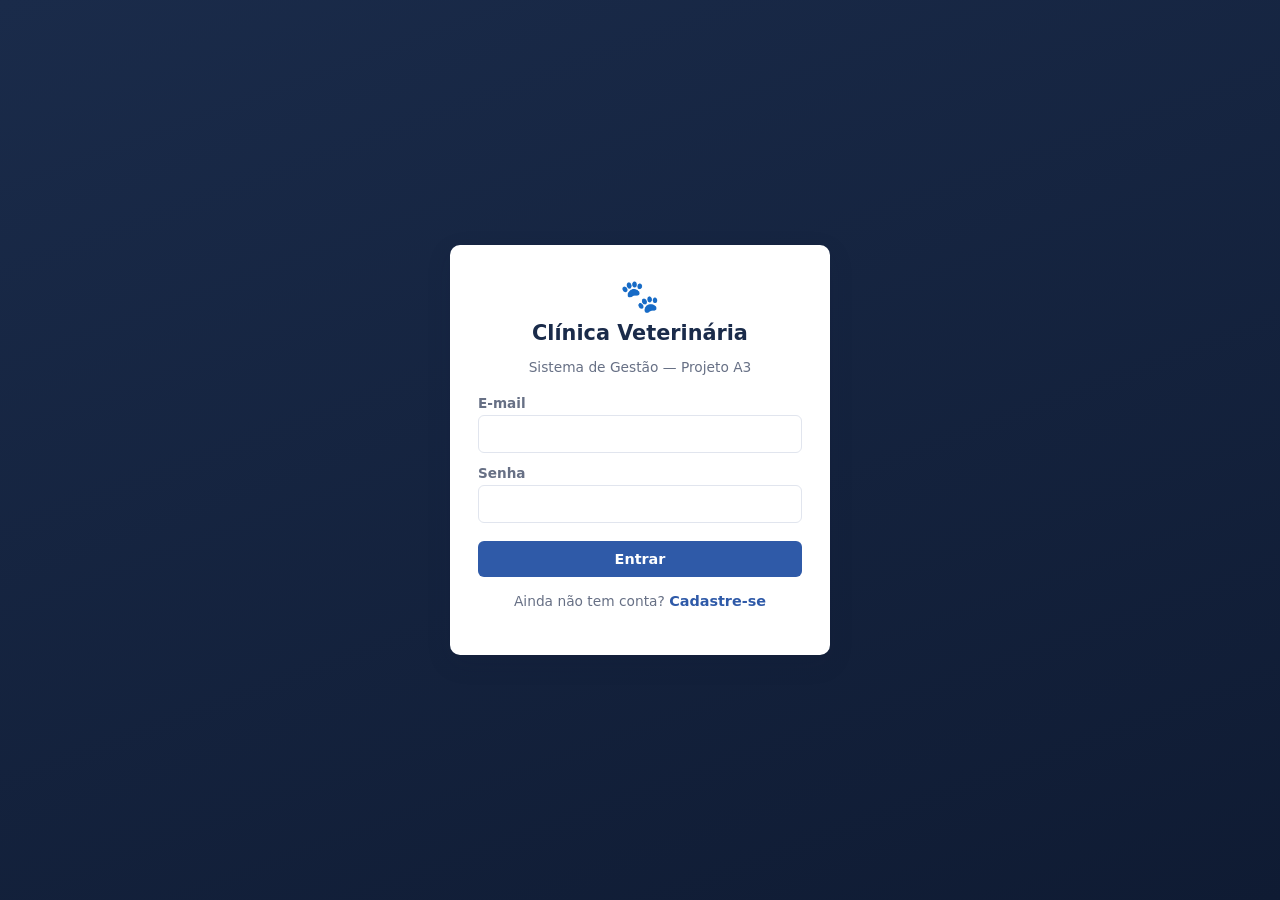
==== frontend/animais.html @ 62a9fad3 "commit a3" ====
<!DOCTYPE html>
<html lang="pt-BR">
<head>
  <meta charset="UTF-8">
  <meta name="viewport" content="width=device-width, initial-scale=1">
  <title>Animais — Clínica Veterinária</title>
  <link rel="stylesheet" href="css/style.css">
</head>
<body>
  <script src="js/api.js"></script>
  <script src="js/auth.js"></script>
  <script src="js/nav.js"></script>
  <script>
    const conteudo = renderNav("animais");
    const parametros = new URLSearchParams(location.search);
    const idTutorFiltro = parametros.get("id_tutor");

    conteudo.innerHTML = `
      <div class="cabecalho-pagina">
        <div>
          <h1>Animais</h1>
          <p>${idTutorFiltro ? "Animais do tutor selecionado." : "Todos os animais cadastrados na clínica."}</p>
        </div>
      </div>

      <div class="cartao">
        <div class="barra-ferramentas">
          <input type="search" id="busca" placeholder="Buscar pelo nome do animal...">
          ${idTutorFiltro ? '<a href="animais.html" class="botao-texto">Ver todos os animais</a>' : ""}
          <button type="button" class="botao-primario empurra-direita" id="botao-novo">+ Novo animal</button>
        </div>
        <div id="area-tabela"></div>
      </div>

      <div class="fundo-modal" id="fundo-modal" hidden>
        <div class="modal">
          <button class="fechar-modal" id="fechar-modal" type="button">&times;</button>
          <h2 id="titulo-modal">Novo animal</h2>
          <div id="aviso-modal"></div>
          <form id="form-animal">
            <input type="hidden" id="id_animal">

            <label for="nome">Nome do animal</label>
            <input id="nome" required>

            <label for="id_tutor">Tutor</label>
            <select id="id_tutor" required></select>

            <div class="linha-campos">
              <div>
                <label for="id_especie">Espécie</label>
                <select id="id_especie" required></select>
              </div>
              <div>
                <label for="id_raca">Raça</label>
                <select id="id_raca" required></select>
              </div>
            </div>

            <div class="linha-campos">
              <div>
                <label for="sexo">Sexo</label>
                <select id="sexo" required>
                  <option value="M">Macho</option>
                  <option value="F">Fêmea</option>
                </select>
              </div>
              <div>
                <label for="porte">Porte</label>
                <select id="porte">
                  <option value="">Não informado</option>
                  <option value="PEQUENO">Pequeno</option>
                  <option value="MEDIO">Médio</option>
                  <option value="GRANDE">Grande</option>
                </select>
              </div>
              <div>
                <label for="dt_nasc">Nascimento</label>
                <input id="dt_nasc" type="date">
              </div>
            </div>

            <label for="observacao">Observações</label>
            <textarea id="observacao"></textarea>

            <div class="barra-acoes">
              <button type="button" class="botao-secundario" id="cancelar-modal">Cancelar</button>
              <button type="submit" id="salvar-animal">Salvar</button>
            </div>
          </form>
        </div>
      </div>
    `;

    const areaTabela = document.getElementById("area-tabela");
    const fundoModal = document.getElementById("fundo-modal");
    const formAnimal = document.getElementById("form-animal");
    const avisoModal = document.getElementById("aviso-modal");
    const selectTutor = document.getElementById("id_tutor");
    const selectEspecie = document.getElementById("id_especie");
    const selectRaca = document.getElementById("id_raca");

    async function preencherTutores(idSelecionado) {
      const tutores = await api.get("/tutores/");
      selectTutor.innerHTML = tutores
        .map((t) => `<option value="${t.id_tutor}">${escaparHtml(t.nome_completo)} (${escaparHtml(t.cpf)})</option>`)
        .join("");
      if (idSelecionado) selectTutor.value = idSelecionado;
    }

    async function preencherEspecies(idSelecionada) {
      const especies = await api.get("/especies/");
      selectEspecie.innerHTML = especies
        .map((e) => `<option value="${e.id_especie}">${escaparHtml(e.nome)}</option>`)
        .join("");
      if (idSelecionada) selectEspecie.value = idSelecionada;
    }

    async function preencherRacas(idEspecie, idSelecionada) {
      if (!idEspecie) { selectRaca.innerHTML = ""; return; }
      const racas = await api.get(`/racas/?id_especie=${idEspecie}`);
      selectRaca.innerHTML = racas
        .map((r) => `<option value="${r.id_raca}">${escaparHtml(r.nome)}</option>`)
        .join("");
      if (idSelecionada) selectRaca.value = idSelecionada;
    }

    selectEspecie.addEventListener("change", () => preencherRacas(selectEspecie.value));

    async function abrirModal(animal) {
      formAnimal.reset();
      avisoModal.innerHTML = "";
      document.getElementById("titulo-modal").textContent = animal ? "Editar animal" : "Novo animal";
      document.getElementById("id_animal").value = animal ? animal.id_animal : "";

      await preencherTutores(animal ? animal.id_tutor : idTutorFiltro);
      await preencherEspecies(animal ? animal.id_especie : null);
      await preencherRacas(selectEspecie.value, animal ? animal.id_raca : null);

      if (animal) {
        document.getElementById("nome").value = animal.nome;
        document.getElementById("sexo").value = animal.sexo;
        document.getElementById("porte").value = animal.porte || "";
        document.getElementById("dt_nasc").value = (animal.dt_nasc || "").slice(0, 10);
        document.getElementById("observacao").value = animal.observacao || "";
      }
      fundoModal.hidden = false;
    }

    function fecharModal() { fundoModal.hidden = true; }
    document.getElementById("botao-novo").addEventListener("click", () => abrirModal(null));
    document.getElementById("fechar-modal").addEventListener("click", fecharModal);
    document.getElementById("cancelar-modal").addEventListener("click", fecharModal);
    fundoModal.addEventListener("click", (ev) => { if (ev.target === fundoModal) fecharModal(); });

    formAnimal.addEventListener("submit", async (ev) => {
      ev.preventDefault();
      const botao = document.getElementById("salvar-animal");
      botao.disabled = true;
      avisoModal.innerHTML = "";
      const idAnimal = document.getElementById("id_animal").value;
      const corpo = {
        nome: document.getElementById("nome").value,
        id_tutor: Number(selectTutor.value),
        id_especie: Number(selectEspecie.value),
        id_raca: Number(selectRaca.value),
        sexo: document.getElementById("sexo").value,
        porte: document.getElementById("porte").value || null,
        dt_nasc: document.getElementById("dt_nasc").value || null,
        observacao: document.getElementById("observacao").value || null,
      };
      try {
        if (idAnimal) await api.put(`/animais/${idAnimal}`, corpo);
        else await api.post("/animais/", corpo);
        fecharModal();
        carregarAnimais();
      } catch (erro) {
        mostrarAviso(avisoModal, erro.message);
      } finally {
        botao.disabled = false;
      }
    });

    async function inativarAnimal(animal) {
      if (!confirm(`Inativar "${animal.nome}"? O histórico clínico é preservado.`)) return;
      try {
        await api.delete(`/animais/${animal.id_animal}`);
        carregarAnimais();
      } catch (erro) {
        alert(erro.message);
      }
    }

    function linhaAnimal(a) {
      const tr = document.createElement("tr");
      tr.innerHTML = `
        <td><strong>${escaparHtml(a.nome)}</strong></td>
        <td>${escaparHtml(a.nome_especie)} / ${escaparHtml(a.nome_raca)}</td>
        <td>${a.sexo === "M" ? "Macho" : "Fêmea"}</td>
        <td>${escaparHtml(a.nome_tutor)}</td>
        <td class="acoes">
          <button class="botao-texto" data-acao="ficha">Ver ficha</button>
          <button class="botao-texto" data-acao="editar">Editar</button>
          <button class="botao-texto" data-acao="inativar" style="color:var(--vermelho)">Inativar</button>
        </td>
      `;
      tr.querySelector('[data-acao="ficha"]').addEventListener("click", () => {
        location.href = `animal.html?id=${a.id_animal}`;
      });
      tr.querySelector('[data-acao="editar"]').addEventListener("click", () => abrirModal(a));
      tr.querySelector('[data-acao="inativar"]').addEventListener("click", () => inativarAnimal(a));
      return tr;
    }

    async function carregarAnimais() {
      areaTabela.innerHTML = '<div class="carregando">Carregando...</div>';
      try {
        const termo = document.getElementById("busca").value.trim();
        const filtros = new URLSearchParams();
        if (termo) filtros.set("q", termo);
        if (idTutorFiltro) filtros.set("id_tutor", idTutorFiltro);
        const animais = await api.get(`/animais/?${filtros.toString()}`);
        if (animais.length === 0) {
          areaTabela.innerHTML = '<div class="tabela-vazia">Nenhum animal encontrado.</div>';
          return;
        }
        const tabela = document.createElement("table");
        tabela.innerHTML = `
          <thead><tr><th>Nome</th><th>Espécie / Raça</th><th>Sexo</th><th>Tutor</th><th></th></tr></thead>
          <tbody></tbody>
        `;
        const corpo = tabela.querySelector("tbody");
        animais.forEach((a) => corpo.appendChild(linhaAnimal(a)));
        areaTabela.innerHTML = "";
        areaTabela.appendChild(tabela);
      } catch (erro) {
        mostrarAviso(areaTabela, erro.message);
      }
    }

    let temporizadorBusca;
    document.getElementById("busca").addEventListener("input", () => {
      clearTimeout(temporizadorBusca);
      temporizadorBusca = setTimeout(carregarAnimais, 300);
    });

    carregarAnimais();
  </script>
</body>
</html>
---- frontend/css/style.css ----
/* ============================================================
   Sistema visual do projeto. Cores combinam com o DER (azul do
   cadastro, verde do atendimento clínico, laranja do governo).
   ============================================================ */

:root {
  --azul-escuro: #1a2b4a;
  --azul: #2f5aa8;
  --azul-claro: #e8f0fb;
  --verde: #3f8f5f;
  --verde-claro: #e7f5ec;
  --laranja: #c98a1b;
  --laranja-claro: #fdf3e3;
  --vermelho: #c0392b;
  --vermelho-claro: #fbeae8;

  --texto: #1f2430;
  --texto-suave: #677085;
  --borda: #e1e5ee;
  --fundo: #f4f6fb;
  --cartao: #ffffff;

  --raio: 10px;
  --raio-pequeno: 6px;
  --sombra: 0 1px 3px rgba(20, 30, 60, 0.08);
  --sombra-forte: 0 8px 24px rgba(20, 30, 60, 0.14);
  --fonte: "Segoe UI", system-ui, -apple-system, sans-serif;
}

* { box-sizing: border-box; }

body {
  margin: 0;
  font-family: var(--fonte);
  background: var(--fundo);
  color: var(--texto);
  min-height: 100vh;
}

a { color: var(--azul); }

/* ---------- layout geral: barra lateral + conteúdo ---------- */

.app {
  display: flex;
  min-height: 100vh;
}

.barra-lateral {
  width: 220px;
  flex-shrink: 0;
  background: var(--azul-escuro);
  color: #fff;
  display: flex;
  flex-direction: column;
  padding: 20px 0;
}

.barra-lateral .marca {
  display: flex;
  align-items: center;
  gap: 8px;
  padding: 0 20px 20px;
  font-weight: 700;
  font-size: 1.05rem;
  border-bottom: 1px solid rgba(255, 255, 255, 0.12);
  margin-bottom: 12px;
}

.barra-lateral nav { display: flex; flex-direction: column; gap: 2px; }

.barra-lateral nav a {
  color: rgba(255, 255, 255, 0.78);
  text-decoration: none;
  padding: 10px 20px;
  font-size: 0.93rem;
  border-left: 3px solid transparent;
}

.barra-lateral nav a:hover { background: rgba(255, 255, 255, 0.06); color: #fff; }

.barra-lateral nav a.ativo {
  background: rgba(255, 255, 255, 0.1);
  color: #fff;
  border-left-color: #fff;
  font-weight: 600;
}

.barra-lateral .rodape-usuario {
  margin-top: auto;
  padding: 14px 20px 0;
  border-top: 1px solid rgba(255, 255, 255, 0.12);
  font-size: 0.85rem;
}

.barra-lateral .rodape-usuario .nome { font-weight: 600; display: block; margin-bottom: 8px; }

.barra-lateral .rodape-usuario button {
  background: none;
  border: 1px solid rgba(255, 255, 255, 0.3);
  color: #fff;
  padding: 6px 10px;
  border-radius: var(--raio-pequeno);
  cursor: pointer;
  font-size: 0.82rem;
}
.barra-lateral .rodape-usuario button:hover { background: rgba(255, 255, 255, 0.1); }

.conteudo {
  flex: 1;
  min-width: 0;
  padding: 28px 32px 60px;
}

.cabecalho-pagina {
  display: flex;
  align-items: baseline;
  justify-content: space-between;
  flex-wrap: wrap;
  gap: 12px;
  margin-bottom: 20px;
}

.cabecalho-pagina h1 { margin: 0; font-size: 1.5rem; color: var(--azul-escuro); }
.cabecalho-pagina p { margin: 4px 0 0; color: var(--texto-suave); font-size: 0.92rem; }

/* ---------- cartões ---------- */

.cartao {
  background: var(--cartao);
  border: 1px solid var(--borda);
  border-radius: var(--raio);
  box-shadow: var(--sombra);
  padding: 20px;
  margin-bottom: 20px;
}

.cartao h2 {
  margin: 0 0 14px;
  font-size: 1.05rem;
  color: var(--azul-escuro);
}

.grade-cartoes {
  display: grid;
  grid-template-columns: repeat(auto-fit, minmax(200px, 1fr));
  gap: 16px;
  margin-bottom: 24px;
}

.cartao-estatistica {
  background: var(--cartao);
  border: 1px solid var(--borda);
  border-radius: var(--raio);
  padding: 18px 20px;
  box-shadow: var(--sombra);
  text-decoration: none;
  color: inherit;
  display: block;
  transition: transform 0.12s ease, box-shadow 0.12s ease;
}
.cartao-estatistica:hover { transform: translateY(-2px); box-shadow: var(--sombra-forte); }
.cartao-estatistica .numero { font-size: 1.8rem; font-weight: 700; color: var(--azul-escuro); }
.cartao-estatistica .rotulo { color: var(--texto-suave); font-size: 0.88rem; margin-top: 2px; }

/* ---------- formulários ---------- */

label {
  display: block;
  font-size: 0.85rem;
  font-weight: 600;
  color: var(--texto-suave);
  margin: 12px 0 4px;
}
label:first-child { margin-top: 0; }

input, select, textarea {
  width: 100%;
  padding: 9px 11px;
  border: 1px solid var(--borda);
  border-radius: var(--raio-pequeno);
  font-family: inherit;
  font-size: 0.95rem;
  background: #fff;
  color: var(--texto);
}
input:focus, select:focus, textarea:focus {
  outline: none;
  border-color: var(--azul);
  box-shadow: 0 0 0 3px rgba(47, 90, 168, 0.15);
}
textarea { resize: vertical; min-height: 70px; }

.linha-campos {
  display: grid;
  grid-template-columns: repeat(auto-fit, minmax(140px, 1fr));
  gap: 12px;
}

.campo-checkbox { display: flex; align-items: center; gap: 8px; margin-top: 14px; }
.campo-checkbox input { width: auto; }
.campo-checkbox label { margin: 0; }

fieldset { border: 1px solid var(--borda); border-radius: var(--raio); margin: 16px 0 0; padding: 12px 14px 14px; }
legend { padding: 0 6px; font-size: 0.85rem; font-weight: 600; color: var(--texto-suave); }

/* ---------- botões ---------- */

button, .botao {
  display: inline-flex;
  align-items: center;
  gap: 6px;
  cursor: pointer;
  font-family: inherit;
  font-size: 0.9rem;
  font-weight: 600;
  padding: 9px 16px;
  border-radius: var(--raio-pequeno);
  border: 1px solid transparent;
  text-decoration: none;
}

.botao-primario, button[type="submit"] { background: var(--azul); color: #fff; }
.botao-primario:hover, button[type="submit"]:hover { background: var(--azul-escuro); }

.botao-secundario { background: #fff; color: var(--azul); border-color: var(--azul); }
.botao-secundario:hover { background: var(--azul-claro); }

.botao-perigo { background: #fff; color: var(--vermelho); border-color: var(--vermelho); }
.botao-perigo:hover { background: var(--vermelho-claro); }

.botao-texto { background: none; color: var(--azul); border: none; padding: 4px 6px; font-weight: 500; }
.botao-texto:hover { text-decoration: underline; }

button:disabled { opacity: 0.55; cursor: not-allowed; }

.barra-acoes { display: flex; gap: 10px; justify-content: flex-end; margin-top: 18px; }
.barra-ferramentas { display: flex; gap: 10px; align-items: center; flex-wrap: wrap; margin-bottom: 16px; }
.barra-ferramentas input[type="search"], .barra-ferramentas input[type="text"] { max-width: 280px; }
.empurra-direita { margin-left: auto; }

/* ---------- tabelas ---------- */

table { width: 100%; border-collapse: collapse; font-size: 0.92rem; }
thead th {
  text-align: left;
  font-size: 0.78rem;
  text-transform: uppercase;
  letter-spacing: 0.03em;
  color: var(--texto-suave);
  border-bottom: 2px solid var(--borda);
  padding: 8px 10px;
}
tbody td { padding: 10px; border-bottom: 1px solid var(--borda); vertical-align: middle; }
tbody tr:hover { background: var(--azul-claro); }
tbody tr:last-child td { border-bottom: none; }
td.acoes { white-space: nowrap; text-align: right; }
td.numerico { text-align: right; font-variant-numeric: tabular-nums; }

.tabela-vazia { padding: 30px; text-align: center; color: var(--texto-suave); }

/* ---------- selos de status ---------- */

.selo {
  display: inline-block;
  padding: 3px 10px;
  border-radius: 100px;
  font-size: 0.76rem;
  font-weight: 700;
  text-transform: uppercase;
  letter-spacing: 0.02em;
}
.selo-azul { background: var(--azul-claro); color: var(--azul); }
.selo-verde { background: var(--verde-claro); color: var(--verde); }
.selo-laranja { background: var(--laranja-claro); color: var(--laranja); }
.selo-vermelho { background: var(--vermelho-claro); color: var(--vermelho); }
.selo-cinza { background: #eef0f5; color: var(--texto-suave); }

/* ---------- avisos / mensagens ---------- */

.aviso {
  padding: 10px 14px;
  border-radius: var(--raio-pequeno);
  font-size: 0.88rem;
  margin-bottom: 14px;
  border: 1px solid transparent;
}
.aviso-erro { background: var(--vermelho-claro); color: var(--vermelho); border-color: #f1c7c0; }
.aviso-sucesso { background: var(--verde-claro); color: var(--verde); border-color: #c7e6d2; }
.aviso-info { background: var(--azul-claro); color: var(--azul); border-color: #c9dcf5; }
.aviso[hidden] { display: none; }

/* ---------- abas (ficha do animal) ---------- */

.abas { display: flex; gap: 4px; border-bottom: 1px solid var(--borda); margin-bottom: 18px; }
.abas button {
  background: none; color: var(--texto-suave); border: none; border-radius: 0;
  padding: 10px 16px; font-weight: 600; border-bottom: 2px solid transparent;
}
.abas button.ativa { color: var(--azul); border-bottom-color: var(--azul); }
.aba-conteudo[hidden] { display: none; }

/* ---------- modal ---------- */

.fundo-modal {
  position: fixed; inset: 0; background: rgba(15, 20, 35, 0.45);
  display: flex; align-items: flex-start; justify-content: center;
  padding: 40px 16px; overflow-y: auto; z-index: 50;
}
.fundo-modal[hidden] { display: none; }
.modal {
  background: #fff; border-radius: var(--raio); box-shadow: var(--sombra-forte);
  width: 100%; max-width: 560px; padding: 24px;
}
.modal h2 { margin-top: 0; }
.fechar-modal {
  float: right; background: none; border: none; font-size: 1.3rem; color: var(--texto-suave);
  padding: 0; line-height: 1;
}

/* ---------- login ---------- */

.pagina-login {
  min-height: 100vh; display: flex; align-items: center; justify-content: center;
  background: linear-gradient(160deg, var(--azul-escuro), #0f1b33);
  padding: 20px;
}
.caixa-login {
  background: #fff; border-radius: var(--raio); box-shadow: var(--sombra-forte);
  width: 100%; max-width: 380px; padding: 32px 28px;
}
.caixa-login h1 { text-align: center; color: var(--azul-escuro); font-size: 1.3rem; margin: 6px 0 4px; }
.caixa-login .subtitulo { text-align: center; color: var(--texto-suave); font-size: 0.86rem; margin-bottom: 20px; }
.caixa-login .pata { text-align: center; font-size: 2rem; }
.caixa-login button[type="submit"] { width: 100%; justify-content: center; margin-top: 18px; }
.alternar-login { text-align: center; margin-top: 16px; font-size: 0.86rem; color: var(--texto-suave); }
.alternar-login button { background: none; border: none; color: var(--azul); font-weight: 600; cursor: pointer; padding: 0; }

/* ---------- utilidades ---------- */

.texto-suave { color: var(--texto-suave); }
.carregando { padding: 20px; text-align: center; color: var(--texto-suave); }
.oculto { display: none !important; }

@media (max-width: 760px) {
  .app { flex-direction: column; }
  .barra-lateral { width: 100%; flex-direction: row; align-items: center; padding: 10px 14px; overflow-x: auto; }
  .barra-lateral .marca { border: none; padding: 0 12px 0 0; margin: 0; }
  .barra-lateral nav { flex-direction: row; }
  .barra-lateral .rodape-usuario { margin: 0 0 0 auto; padding: 0; border: none; display: flex; align-items: center; gap: 8px; }
  .barra-lateral .rodape-usuario .nome { display: none; }
  .conteudo { padding: 20px 16px 40px; }
}
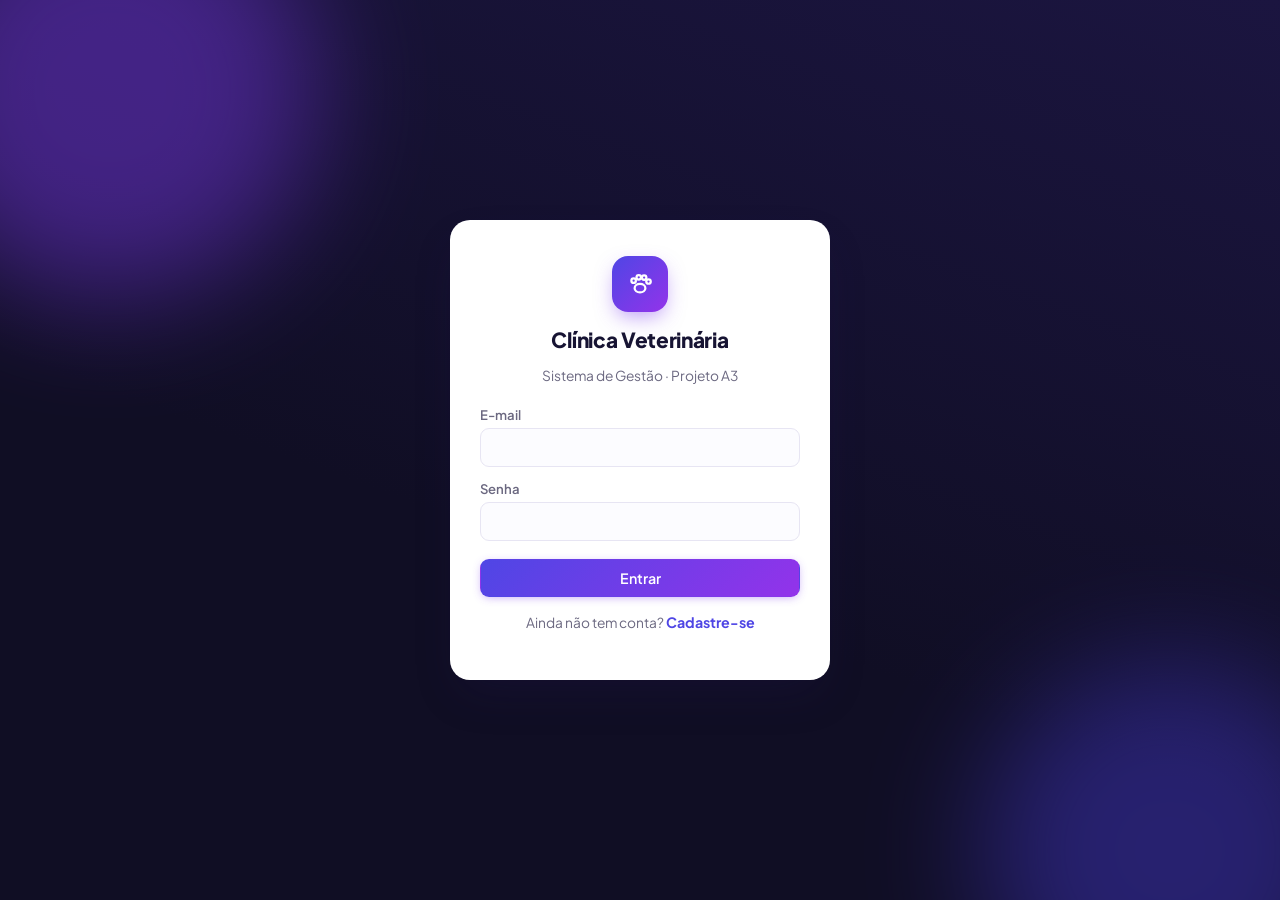
==== commit a0924826: "swagger commit" ====
--- a/frontend/animais.html
+++ b/frontend/animais.html
@@ -3,13 +3,13 @@
 <head>
   <meta charset="UTF-8">
   <meta name="viewport" content="width=device-width, initial-scale=1">
-  <title>Animais — Clínica Veterinária</title>
-  <link rel="stylesheet" href="css/style.css">
+  <title>Animais · Clínica Veterinária</title>
+  <link rel="stylesheet" href="css/style.css?v=2">
 </head>
 <body>
-  <script src="js/api.js"></script>
-  <script src="js/auth.js"></script>
-  <script src="js/nav.js"></script>
+  <script src="js/api.js?v=2"></script>
+  <script src="js/auth.js?v=2"></script>
+  <script src="js/nav.js?v=2"></script>
   <script>
     const conteudo = renderNav("animais");
     const parametros = new URLSearchParams(location.search);
--- a/frontend/css/style.css
+++ b/frontend/css/style.css
@@ -1,30 +1,38 @@
 /* ============================================================
-   Sistema visual do projeto. Cores combinam com o DER (azul do
-   cadastro, verde do atendimento clínico, laranja do governo).
+   Sistema visual do projeto — v2.
+   Paleta: índigo/violeta como cor de marca; azul/verde/laranja
+   continuam marcando os três grupos do DER (cadastro, atendimento
+   clínico, integração governamental).
    ============================================================ */
 
+@import url("https://fonts.googleapis.com/css2?family=Plus+Jakarta+Sans:wght@400;500;600;700;800&display=swap");
+
 :root {
-  --azul-escuro: #1a2b4a;
-  --azul: #2f5aa8;
-  --azul-claro: #e8f0fb;
-  --verde: #3f8f5f;
-  --verde-claro: #e7f5ec;
-  --laranja: #c98a1b;
-  --laranja-claro: #fdf3e3;
-  --vermelho: #c0392b;
-  --vermelho-claro: #fbeae8;
-
-  --texto: #1f2430;
-  --texto-suave: #677085;
-  --borda: #e1e5ee;
-  --fundo: #f4f6fb;
+  --marca-1: #4f46e5;
+  --marca-2: #9333ea;
+  --marca-gradiente: linear-gradient(135deg, var(--marca-1), var(--marca-2));
+
+  --azul-escuro: #171433;
+  --azul: #4338ca;
+  --azul-claro: #eef0fe;
+  --verde: #0f9d64;
+  --verde-claro: #e7f8f0;
+  --laranja: #d97706;
+  --laranja-claro: #fef3e2;
+  --vermelho: #e11d48;
+  --vermelho-claro: #fdecef;
+
+  --texto: #1c1b2e;
+  --texto-suave: #6b6880;
+  --borda: #e7e5f3;
+  --fundo: #f6f5fc;
   --cartao: #ffffff;
 
-  --raio: 10px;
-  --raio-pequeno: 6px;
-  --sombra: 0 1px 3px rgba(20, 30, 60, 0.08);
-  --sombra-forte: 0 8px 24px rgba(20, 30, 60, 0.14);
-  --fonte: "Segoe UI", system-ui, -apple-system, sans-serif;
+  --raio: 14px;
+  --raio-pequeno: 9px;
+  --sombra: 0 1px 2px rgba(31, 20, 78, 0.04), 0 4px 16px -4px rgba(31, 20, 78, 0.08);
+  --sombra-forte: 0 20px 45px -12px rgba(31, 20, 78, 0.28);
+  --fonte: "Plus Jakarta Sans", "Segoe UI", system-ui, -apple-system, sans-serif;
 }
 
 * { box-sizing: border-box; }
@@ -35,10 +43,13 @@
   background: var(--fundo);
   color: var(--texto);
   min-height: 100vh;
+  -webkit-font-smoothing: antialiased;
 }
 
 a { color: var(--azul); }
 
+svg { display: block; }
+
 /* ---------- layout geral: barra lateral + conteúdo ---------- */
 
 .app {
@@ -47,69 +58,113 @@
 }
 
 .barra-lateral {
-  width: 220px;
+  width: 240px;
   flex-shrink: 0;
-  background: var(--azul-escuro);
+  background:
+    radial-gradient(120% 140% at 0% 0%, #2a2160 0%, transparent 55%),
+    linear-gradient(185deg, var(--azul-escuro), #100e24 75%);
   color: #fff;
   display: flex;
   flex-direction: column;
-  padding: 20px 0;
+  padding: 22px 0;
+  position: relative;
 }
 
 .barra-lateral .marca {
   display: flex;
   align-items: center;
-  gap: 8px;
+  gap: 10px;
   padding: 0 20px 20px;
-  font-weight: 700;
+  font-weight: 800;
   font-size: 1.05rem;
-  border-bottom: 1px solid rgba(255, 255, 255, 0.12);
-  margin-bottom: 12px;
-}
-
-.barra-lateral nav { display: flex; flex-direction: column; gap: 2px; }
+  letter-spacing: -0.01em;
+  margin-bottom: 14px;
+}
+
+.barra-lateral .marca .logo-marca {
+  width: 34px;
+  height: 34px;
+  border-radius: 10px;
+  background: var(--marca-gradiente);
+  display: flex;
+  align-items: center;
+  justify-content: center;
+  box-shadow: 0 4px 14px -2px rgba(124, 58, 237, 0.55);
+  flex-shrink: 0;
+}
+.barra-lateral .marca .logo-marca svg { width: 19px; height: 19px; color: #fff; }
+
+.barra-lateral nav { display: flex; flex-direction: column; gap: 3px; padding: 0 12px; }
 
 .barra-lateral nav a {
-  color: rgba(255, 255, 255, 0.78);
+  display: flex;
+  align-items: center;
+  gap: 11px;
+  color: rgba(255, 255, 255, 0.62);
   text-decoration: none;
-  padding: 10px 20px;
-  font-size: 0.93rem;
-  border-left: 3px solid transparent;
-}
+  padding: 9px 12px;
+  font-size: 0.89rem;
+  font-weight: 500;
+  border-radius: var(--raio-pequeno);
+  transition: background 0.15s ease, color 0.15s ease;
+}
+.barra-lateral nav a svg { width: 18px; height: 18px; flex-shrink: 0; opacity: 0.9; }
 
 .barra-lateral nav a:hover { background: rgba(255, 255, 255, 0.06); color: #fff; }
 
 .barra-lateral nav a.ativo {
-  background: rgba(255, 255, 255, 0.1);
+  background: linear-gradient(135deg, rgba(124, 58, 237, 0.35), rgba(79, 70, 229, 0.35));
   color: #fff;
-  border-left-color: #fff;
   font-weight: 600;
+  box-shadow: inset 0 0 0 1px rgba(255, 255, 255, 0.08);
 }
 
 .barra-lateral .rodape-usuario {
   margin-top: auto;
-  padding: 14px 20px 0;
-  border-top: 1px solid rgba(255, 255, 255, 0.12);
-  font-size: 0.85rem;
-}
-
-.barra-lateral .rodape-usuario .nome { font-weight: 600; display: block; margin-bottom: 8px; }
+  padding: 16px 20px 0;
+  display: flex;
+  align-items: center;
+  gap: 10px;
+}
+
+.barra-lateral .avatar {
+  width: 34px;
+  height: 34px;
+  border-radius: 50%;
+  background: var(--marca-gradiente);
+  color: #fff;
+  display: flex;
+  align-items: center;
+  justify-content: center;
+  font-weight: 700;
+  font-size: 0.8rem;
+  flex-shrink: 0;
+}
+
+.barra-lateral .rodape-usuario .info { min-width: 0; flex: 1; }
+.barra-lateral .rodape-usuario .nome {
+  font-weight: 600; font-size: 0.82rem; display: block;
+  overflow: hidden; text-overflow: ellipsis; white-space: nowrap;
+}
 
 .barra-lateral .rodape-usuario button {
-  background: none;
-  border: 1px solid rgba(255, 255, 255, 0.3);
+  background: rgba(255, 255, 255, 0.08);
+  border: 1px solid rgba(255, 255, 255, 0.12);
   color: #fff;
-  padding: 6px 10px;
-  border-radius: var(--raio-pequeno);
+  width: 30px; height: 30px;
+  padding: 0;
+  border-radius: 8px;
   cursor: pointer;
-  font-size: 0.82rem;
-}
-.barra-lateral .rodape-usuario button:hover { background: rgba(255, 255, 255, 0.1); }
+  display: flex; align-items: center; justify-content: center;
+  flex-shrink: 0;
+}
+.barra-lateral .rodape-usuario button svg { width: 15px; height: 15px; }
+.barra-lateral .rodape-usuario button:hover { background: rgba(255, 255, 255, 0.16); }
 
 .conteudo {
   flex: 1;
   min-width: 0;
-  padding: 28px 32px 60px;
+  padding: 32px 36px 60px;
 }
 
 .cabecalho-pagina {
@@ -118,10 +173,10 @@
   justify-content: space-between;
   flex-wrap: wrap;
   gap: 12px;
-  margin-bottom: 20px;
-}
-
-.cabecalho-pagina h1 { margin: 0; font-size: 1.5rem; color: var(--azul-escuro); }
+  margin-bottom: 22px;
+}
+
+.cabecalho-pagina h1 { margin: 0; font-size: 1.6rem; font-weight: 800; letter-spacing: -0.015em; color: var(--azul-escuro); }
 .cabecalho-pagina p { margin: 4px 0 0; color: var(--texto-suave); font-size: 0.92rem; }
 
 /* ---------- cartões ---------- */
@@ -131,19 +186,20 @@
   border: 1px solid var(--borda);
   border-radius: var(--raio);
   box-shadow: var(--sombra);
-  padding: 20px;
+  padding: 22px;
   margin-bottom: 20px;
 }
 
 .cartao h2 {
   margin: 0 0 14px;
-  font-size: 1.05rem;
+  font-size: 1.02rem;
+  font-weight: 700;
   color: var(--azul-escuro);
 }
 
 .grade-cartoes {
   display: grid;
-  grid-template-columns: repeat(auto-fit, minmax(200px, 1fr));
+  grid-template-columns: repeat(auto-fit, minmax(210px, 1fr));
   gap: 16px;
   margin-bottom: 24px;
 }
@@ -156,38 +212,48 @@
   box-shadow: var(--sombra);
   text-decoration: none;
   color: inherit;
-  display: block;
-  transition: transform 0.12s ease, box-shadow 0.12s ease;
-}
-.cartao-estatistica:hover { transform: translateY(-2px); box-shadow: var(--sombra-forte); }
-.cartao-estatistica .numero { font-size: 1.8rem; font-weight: 700; color: var(--azul-escuro); }
-.cartao-estatistica .rotulo { color: var(--texto-suave); font-size: 0.88rem; margin-top: 2px; }
+  display: flex;
+  align-items: center;
+  gap: 14px;
+  transition: transform 0.15s ease, box-shadow 0.15s ease;
+}
+.cartao-estatistica:hover { transform: translateY(-3px); box-shadow: var(--sombra-forte); }
+.cartao-estatistica .icone {
+  width: 42px; height: 42px; border-radius: 12px; flex-shrink: 0;
+  display: flex; align-items: center; justify-content: center;
+  background: var(--marca-gradiente); color: #fff;
+}
+.cartao-estatistica .icone svg { width: 21px; height: 21px; }
+.cartao-estatistica .numero { font-size: 1.6rem; font-weight: 800; color: var(--azul-escuro); line-height: 1.1; }
+.cartao-estatistica .rotulo { color: var(--texto-suave); font-size: 0.85rem; margin-top: 1px; }
 
 /* ---------- formulários ---------- */
 
 label {
   display: block;
-  font-size: 0.85rem;
+  font-size: 0.82rem;
   font-weight: 600;
   color: var(--texto-suave);
-  margin: 12px 0 4px;
+  margin: 13px 0 5px;
 }
 label:first-child { margin-top: 0; }
 
 input, select, textarea {
   width: 100%;
-  padding: 9px 11px;
-  border: 1px solid var(--borda);
+  padding: 9px 12px;
+  border: 1.5px solid var(--borda);
   border-radius: var(--raio-pequeno);
   font-family: inherit;
-  font-size: 0.95rem;
-  background: #fff;
+  font-size: 0.94rem;
+  background: #fcfcff;
   color: var(--texto);
+  transition: border-color 0.15s ease, box-shadow 0.15s ease;
 }
 input:focus, select:focus, textarea:focus {
   outline: none;
-  border-color: var(--azul);
-  box-shadow: 0 0 0 3px rgba(47, 90, 168, 0.15);
+  border-color: var(--marca-1);
+  box-shadow: 0 0 0 3.5px rgba(79, 70, 229, 0.13);
+  background: #fff;
 }
 textarea { resize: vertical; min-height: 70px; }
 
@@ -201,8 +267,8 @@
 .campo-checkbox input { width: auto; }
 .campo-checkbox label { margin: 0; }
 
-fieldset { border: 1px solid var(--borda); border-radius: var(--raio); margin: 16px 0 0; padding: 12px 14px 14px; }
-legend { padding: 0 6px; font-size: 0.85rem; font-weight: 600; color: var(--texto-suave); }
+fieldset { border: 1.5px solid var(--borda); border-radius: var(--raio); margin: 16px 0 0; padding: 14px 16px 16px; }
+legend { padding: 0 6px; font-size: 0.82rem; font-weight: 700; color: var(--marca-1); }
 
 /* ---------- botões ---------- */
 
@@ -212,27 +278,33 @@
   gap: 6px;
   cursor: pointer;
   font-family: inherit;
-  font-size: 0.9rem;
+  font-size: 0.89rem;
   font-weight: 600;
-  padding: 9px 16px;
+  padding: 9px 17px;
   border-radius: var(--raio-pequeno);
-  border: 1px solid transparent;
+  border: 1.5px solid transparent;
   text-decoration: none;
-}
-
-.botao-primario, button[type="submit"] { background: var(--azul); color: #fff; }
-.botao-primario:hover, button[type="submit"]:hover { background: var(--azul-escuro); }
-
-.botao-secundario { background: #fff; color: var(--azul); border-color: var(--azul); }
-.botao-secundario:hover { background: var(--azul-claro); }
-
-.botao-perigo { background: #fff; color: var(--vermelho); border-color: var(--vermelho); }
+  transition: transform 0.1s ease, box-shadow 0.15s ease, background 0.15s ease;
+}
+
+.botao-primario, button[type="submit"] {
+  background: var(--marca-gradiente);
+  color: #fff;
+  box-shadow: 0 2px 10px -2px rgba(124, 58, 237, 0.45);
+}
+.botao-primario:hover, button[type="submit"]:hover { filter: brightness(1.08); transform: translateY(-1px); }
+.botao-primario:active, button[type="submit"]:active { transform: translateY(0); }
+
+.botao-secundario { background: #fff; color: var(--marca-1); border-color: var(--borda); }
+.botao-secundario:hover { background: var(--azul-claro); border-color: var(--marca-1); }
+
+.botao-perigo { background: #fff; color: var(--vermelho); border-color: #f4c6d2; }
 .botao-perigo:hover { background: var(--vermelho-claro); }
 
-.botao-texto { background: none; color: var(--azul); border: none; padding: 4px 6px; font-weight: 500; }
+.botao-texto { background: none; color: var(--marca-1); border: none; padding: 4px 6px; font-weight: 600; }
 .botao-texto:hover { text-decoration: underline; }
 
-button:disabled { opacity: 0.55; cursor: not-allowed; }
+button:disabled { opacity: 0.55; cursor: not-allowed; transform: none !important; }
 
 .barra-acoes { display: flex; gap: 10px; justify-content: flex-end; margin-top: 18px; }
 .barra-ferramentas { display: flex; gap: 10px; align-items: center; flex-wrap: wrap; margin-bottom: 16px; }
@@ -241,100 +313,131 @@
 
 /* ---------- tabelas ---------- */
 
-table { width: 100%; border-collapse: collapse; font-size: 0.92rem; }
+table { width: 100%; border-collapse: collapse; font-size: 0.91rem; }
 thead th {
   text-align: left;
-  font-size: 0.78rem;
+  font-size: 0.74rem;
   text-transform: uppercase;
-  letter-spacing: 0.03em;
+  letter-spacing: 0.05em;
+  font-weight: 700;
   color: var(--texto-suave);
-  border-bottom: 2px solid var(--borda);
-  padding: 8px 10px;
-}
-tbody td { padding: 10px; border-bottom: 1px solid var(--borda); vertical-align: middle; }
+  border-bottom: 1.5px solid var(--borda);
+  padding: 9px 10px;
+}
+tbody td { padding: 11px 10px; border-bottom: 1px solid var(--borda); vertical-align: middle; }
+tbody tr { transition: background 0.1s ease; }
 tbody tr:hover { background: var(--azul-claro); }
 tbody tr:last-child td { border-bottom: none; }
 td.acoes { white-space: nowrap; text-align: right; }
 td.numerico { text-align: right; font-variant-numeric: tabular-nums; }
 
-.tabela-vazia { padding: 30px; text-align: center; color: var(--texto-suave); }
+.tabela-vazia { padding: 34px; text-align: center; color: var(--texto-suave); }
 
 /* ---------- selos de status ---------- */
 
 .selo {
-  display: inline-block;
-  padding: 3px 10px;
+  display: inline-flex;
+  align-items: center;
+  gap: 5px;
+  padding: 3px 10px 3px 8px;
   border-radius: 100px;
-  font-size: 0.76rem;
+  font-size: 0.74rem;
   font-weight: 700;
   text-transform: uppercase;
   letter-spacing: 0.02em;
 }
+.selo::before { content: ""; width: 6px; height: 6px; border-radius: 50%; background: currentColor; }
 .selo-azul { background: var(--azul-claro); color: var(--azul); }
 .selo-verde { background: var(--verde-claro); color: var(--verde); }
 .selo-laranja { background: var(--laranja-claro); color: var(--laranja); }
 .selo-vermelho { background: var(--vermelho-claro); color: var(--vermelho); }
-.selo-cinza { background: #eef0f5; color: var(--texto-suave); }
+.selo-cinza { background: #eeedf7; color: var(--texto-suave); }
 
 /* ---------- avisos / mensagens ---------- */
 
 .aviso {
-  padding: 10px 14px;
+  padding: 11px 14px;
   border-radius: var(--raio-pequeno);
-  font-size: 0.88rem;
+  font-size: 0.87rem;
   margin-bottom: 14px;
-  border: 1px solid transparent;
-}
-.aviso-erro { background: var(--vermelho-claro); color: var(--vermelho); border-color: #f1c7c0; }
-.aviso-sucesso { background: var(--verde-claro); color: var(--verde); border-color: #c7e6d2; }
-.aviso-info { background: var(--azul-claro); color: var(--azul); border-color: #c9dcf5; }
+  border: 1.5px solid transparent;
+  font-weight: 500;
+}
+.aviso-erro { background: var(--vermelho-claro); color: #9f1239; border-color: #f4c6d2; }
+.aviso-sucesso { background: var(--verde-claro); color: #065f46; border-color: #bfead9; }
+.aviso-info { background: var(--azul-claro); color: var(--azul); border-color: #d7d9fb; }
 .aviso[hidden] { display: none; }
 
 /* ---------- abas (ficha do animal) ---------- */
 
-.abas { display: flex; gap: 4px; border-bottom: 1px solid var(--borda); margin-bottom: 18px; }
+.abas { display: flex; gap: 4px; border-bottom: 1.5px solid var(--borda); margin-bottom: 18px; }
 .abas button {
   background: none; color: var(--texto-suave); border: none; border-radius: 0;
-  padding: 10px 16px; font-weight: 600; border-bottom: 2px solid transparent;
-}
-.abas button.ativa { color: var(--azul); border-bottom-color: var(--azul); }
+  padding: 10px 16px; font-weight: 600; border-bottom: 2.5px solid transparent;
+  box-shadow: none;
+}
+.abas button:hover { transform: none; color: var(--marca-1); }
+.abas button.ativa { color: var(--marca-1); border-bottom-color: var(--marca-1); }
 .aba-conteudo[hidden] { display: none; }
 
 /* ---------- modal ---------- */
 
 .fundo-modal {
-  position: fixed; inset: 0; background: rgba(15, 20, 35, 0.45);
+  position: fixed; inset: 0; background: rgba(23, 20, 51, 0.5);
+  backdrop-filter: blur(2px);
   display: flex; align-items: flex-start; justify-content: center;
   padding: 40px 16px; overflow-y: auto; z-index: 50;
 }
 .fundo-modal[hidden] { display: none; }
 .modal {
-  background: #fff; border-radius: var(--raio); box-shadow: var(--sombra-forte);
-  width: 100%; max-width: 560px; padding: 24px;
-}
-.modal h2 { margin-top: 0; }
+  background: #fff; border-radius: 18px; box-shadow: var(--sombra-forte);
+  width: 100%; max-width: 560px; padding: 26px;
+  animation: entra-modal 0.16s ease;
+}
+@keyframes entra-modal {
+  from { opacity: 0; transform: translateY(8px) scale(0.98); }
+  to { opacity: 1; transform: translateY(0) scale(1); }
+}
+.modal h2 { margin-top: 0; font-weight: 800; letter-spacing: -0.01em; }
 .fechar-modal {
-  float: right; background: none; border: none; font-size: 1.3rem; color: var(--texto-suave);
-  padding: 0; line-height: 1;
-}
+  float: right; background: #f3f2fb; border: none; font-size: 1.1rem; color: var(--texto-suave);
+  padding: 0; line-height: 1; width: 30px; height: 30px; border-radius: 50%;
+  display: flex; align-items: center; justify-content: center; box-shadow: none;
+}
+.fechar-modal:hover { background: var(--azul-claro); color: var(--marca-1); transform: none; }
 
 /* ---------- login ---------- */
 
 .pagina-login {
   min-height: 100vh; display: flex; align-items: center; justify-content: center;
-  background: linear-gradient(160deg, var(--azul-escuro), #0f1b33);
+  position: relative; overflow: hidden;
+  background: linear-gradient(200deg, #1b1540 0%, #100e24 60%);
   padding: 20px;
 }
+.pagina-login::before, .pagina-login::after {
+  content: ""; position: absolute; border-radius: 50%; filter: blur(60px); opacity: 0.45;
+}
+.pagina-login::before { width: 420px; height: 420px; background: #7c3aed; top: -120px; left: -100px; }
+.pagina-login::after { width: 380px; height: 380px; background: #4338ca; bottom: -140px; right: -80px; }
+
 .caixa-login {
-  background: #fff; border-radius: var(--raio); box-shadow: var(--sombra-forte);
-  width: 100%; max-width: 380px; padding: 32px 28px;
-}
-.caixa-login h1 { text-align: center; color: var(--azul-escuro); font-size: 1.3rem; margin: 6px 0 4px; }
-.caixa-login .subtitulo { text-align: center; color: var(--texto-suave); font-size: 0.86rem; margin-bottom: 20px; }
-.caixa-login .pata { text-align: center; font-size: 2rem; }
+  background: #fff; border-radius: 20px; box-shadow: var(--sombra-forte);
+  width: 100%; max-width: 380px; padding: 36px 30px;
+  position: relative; z-index: 1;
+}
+.caixa-login h1 { text-align: center; color: var(--azul-escuro); font-size: 1.3rem; font-weight: 800; letter-spacing: -0.015em; margin: 14px 0 4px; }
+.caixa-login .subtitulo { text-align: center; color: var(--texto-suave); font-size: 0.86rem; margin-bottom: 22px; }
+.caixa-login .pata {
+  width: 56px; height: 56px; margin: 0 auto;
+  border-radius: 16px; background: var(--marca-gradiente);
+  display: flex; align-items: center; justify-content: center;
+  box-shadow: 0 8px 20px -4px rgba(124, 58, 237, 0.5);
+}
+.caixa-login .pata svg { width: 30px; height: 30px; color: #fff; }
 .caixa-login button[type="submit"] { width: 100%; justify-content: center; margin-top: 18px; }
 .alternar-login { text-align: center; margin-top: 16px; font-size: 0.86rem; color: var(--texto-suave); }
-.alternar-login button { background: none; border: none; color: var(--azul); font-weight: 600; cursor: pointer; padding: 0; }
+.alternar-login button { background: none; border: none; color: var(--marca-1); font-weight: 700; cursor: pointer; padding: 0; box-shadow: none; }
+.alternar-login button:hover { transform: none; text-decoration: underline; }
 
 /* ---------- utilidades ---------- */
 
@@ -344,10 +447,10 @@
 
 @media (max-width: 760px) {
   .app { flex-direction: column; }
-  .barra-lateral { width: 100%; flex-direction: row; align-items: center; padding: 10px 14px; overflow-x: auto; }
-  .barra-lateral .marca { border: none; padding: 0 12px 0 0; margin: 0; }
-  .barra-lateral nav { flex-direction: row; }
-  .barra-lateral .rodape-usuario { margin: 0 0 0 auto; padding: 0; border: none; display: flex; align-items: center; gap: 8px; }
-  .barra-lateral .rodape-usuario .nome { display: none; }
+  .barra-lateral { width: 100%; flex-direction: row; align-items: center; padding: 12px 14px; overflow-x: auto; background: var(--azul-escuro); }
+  .barra-lateral .marca { padding: 0 12px 0 0; margin: 0; }
+  .barra-lateral nav { flex-direction: row; padding: 0; }
+  .barra-lateral .rodape-usuario { margin: 0 0 0 auto; padding: 0; }
+  .barra-lateral .rodape-usuario .info { display: none; }
   .conteudo { padding: 20px 16px 40px; }
 }
